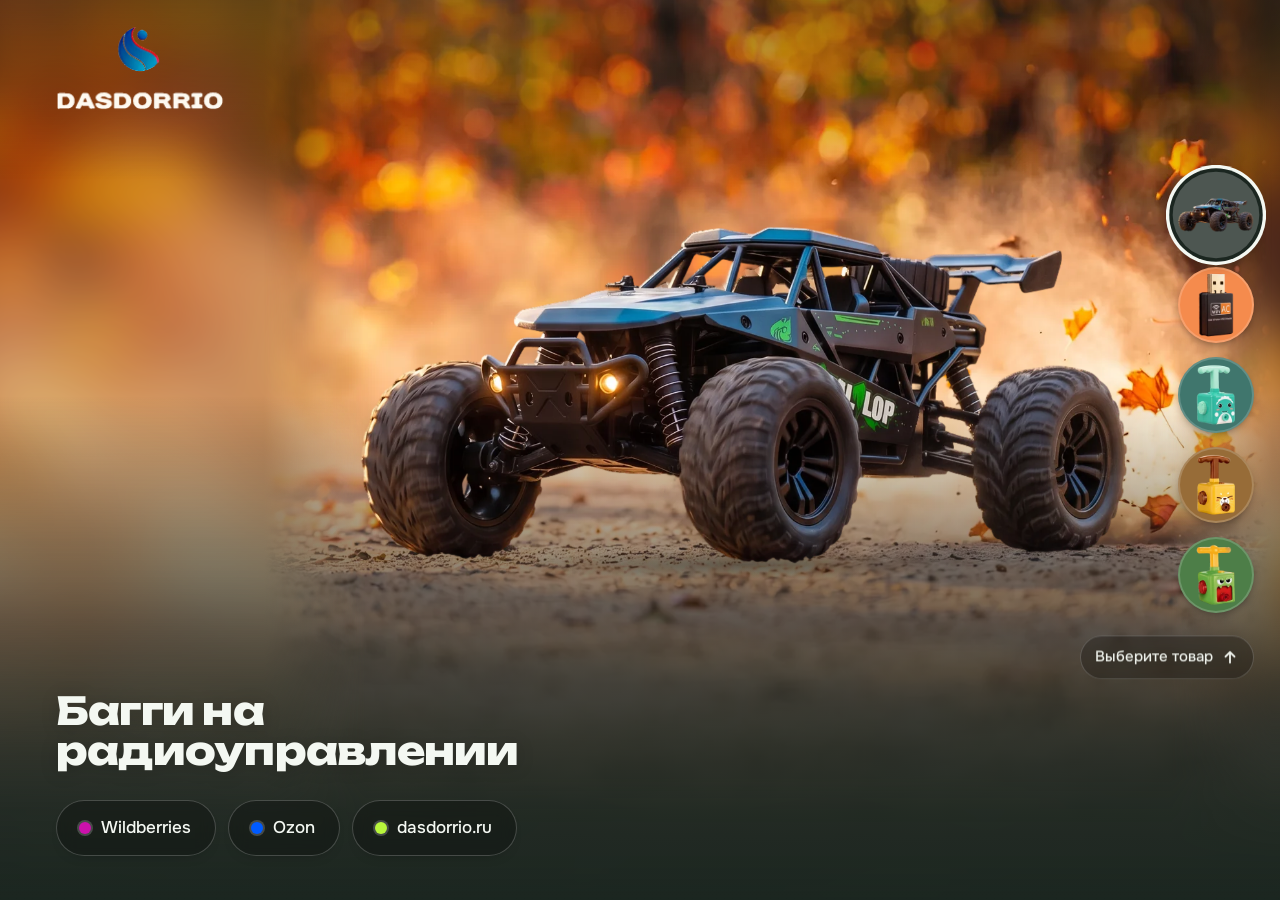
==== index.html @ 9cfa0ff1 "Метрика: код счётчика из кабинета вставлен как есть в начало body, цели по кликам и просмотры товаро" ====
<!doctype html>
<html lang="ru">
<head>
<meta charset="utf-8">
<meta name="viewport" content="width=device-width, initial-scale=1, viewport-fit=cover">
<title>Dasdorrio — товары из роликов и где их купить</title>
<meta name="description" content="Товары Dasdorrio из роликов: багги на радиоуправлении, реактивные машинки, Wi-Fi адаптер. Прямые ссылки на карточки Wildberries, Ozon и магазин.">
<meta name="theme-color" content="#1B2620">

<meta property="og:type" content="website">
<meta property="og:title" content="Dasdorrio — товары из роликов и где их купить">
<meta property="og:description" content="Выбери товар и открой его карточку на Wildberries, Ozon или в магазине.">
<meta property="og:image" content="https://dasdorrio.shop/photo/og.jpg">
<meta property="og:url" content="https://dasdorrio.shop/">
<meta property="og:image:width" content="1200">
<meta property="og:image:height" content="630">

<link rel="icon" href="data:image/svg+xml,%3Csvg xmlns='http://www.w3.org/2000/svg' viewBox='0 0 32 32'%3E%3Crect width='32' height='32' rx='9' fill='%230B5FA8'/%3E%3Cpath d='M20 6c-6 2-11 8-9 15 1 3 4 5 8 5-4-3-5-8-2-12 1-2 4-4 8-4-1-2-3-4-5-4z' fill='%23fff'/%3E%3Ccircle cx='22' cy='9' r='2.6' fill='%23E5273A'/%3E%3C/svg%3E">

<link rel="preconnect" href="https://fonts.googleapis.com">
<link rel="preconnect" href="https://fonts.gstatic.com" crossorigin>
<link rel="stylesheet" href="https://fonts.googleapis.com/css2?family=Unbounded:wght@800&family=Onest:wght@500&display=swap">

<script>
  /* Данные подключаются с меткой минуты: GitHub Pages кэширует файлы на 10 минут,
     а правки из редактора должны быть видны сразу. */
  document.write('<script src="products.js?v=' + Math.floor(Date.now() / 60000) + '"><\/script>');
</script>
<script>
  /* Яндекс.Метрика: номер счётчика для целей (сам код счётчика — в начале body, как выдан в кабинете; 0 — цели выключены).
     Вебвизор выключен (не нужен: считаем заходы и клики), карта кликов включена как в коде из кабинета. */
  var METRIKA_ID = 112528267;
</script>
<script>
  /* Красим страницу в палитру первого товара до первой отрисовки — без вспышки белого. */
  (function () {
    if (typeof ТОВАРЫ === 'undefined') return;
    var key = (location.hash || '').slice(1);
    var first = ТОВАРЫ.find(function (t) { return t.ключ === key; }) || ТОВАРЫ[0];
    var p = first.палитра, s = document.documentElement.style;
    s.setProperty('--bg', p.фон); s.setProperty('--bg2', p.фон2);
    s.setProperty('--accent', p.акцент); s.setProperty('--accent2', p.акцент2);
    s.setProperty('--fg', p.текст); s.setProperty('--fg2', p.текст2);
    var v = typeof ВЕРСИЯ_КАРТИНОК !== 'undefined' ? ВЕРСИЯ_КАРТИНОК : '1';
    [first.сцена, first.герой].forEach(function (src) {
      if (!src) return;
      var link = document.createElement('link');
      link.rel = 'preload'; link.as = 'image'; link.href = src + '?v=' + v;
      document.head.appendChild(link);
    });
  })();
</script>

<style>
  :root{
    /* Палитра сцены — подставляется из products.js */
    --bg:#1B2620; --bg2:#0F1915; --accent:#B8F53C; --accent2:#FFD400; --fg:#F4F8F2; --fg2:#A8BDB0;
    /* Цвета площадок — не меняются, это узнавание */
    --wb:#CB11AB; --ozon:#005BFF; --market:#FFCC00; --market-ink:#111111;
    /* Форма и ритм */
    --pill-h:52px; --thumb:60px; --rail-gap:10px; --rail-inset:8px; --rail-pad:12px;
    --gutter:20px;
    /* Кадр сцены: квадратная картинка, которая накрывает экран; центр и предел размера задаёт скрипт:
       герой не выше подиума, иначе в высоких окнах он налезает на название */
    --cover-size:min(100vw, var(--cover-max, 9999px)); --cover-cx:48%;
    --font-display:"Unbounded", "Arial Black", system-ui, sans-serif;
    --font-text:"Onest", system-ui, -apple-system, "Segoe UI", Roboto, sans-serif;
    --ease-out:cubic-bezier(.16,1,.3,1);
  }

  *{box-sizing:border-box}
  html{-webkit-text-size-adjust:100%; background:var(--bg)}
  body{
    margin:0; min-height:100vh; min-height:100dvh;
    background:var(--bg); color:var(--fg);
    font-family:var(--font-text); font-size:16px; line-height:1.45;
    -webkit-font-smoothing:antialiased; -webkit-tap-highlight-color:transparent;
    overflow-x:hidden;
  }
  ::selection{background:var(--accent); color:var(--bg)}
  :focus-visible{outline:3px solid var(--accent); outline-offset:3px; border-radius:999px}
  img{max-width:100%; height:auto; display:block}
  a{color:inherit}

  /* Сцена: одна цельная картинка мира товара. Товар вырезан из неё же и лежит ровно на своём месте,
     чтобы его можно было анимировать; под ним фон дорисован. */
  .scene{
    position:relative; min-height:100vh; min-height:100dvh; overflow:hidden;
    background:var(--bg);
  }
  .cover{position:absolute; inset:0; z-index:0; overflow:hidden}
  .layer{position:absolute; inset:0; opacity:0}
  .layer .blur{
    position:absolute; inset:-8%;
    background-size:cover; background-position:center;
    filter:blur(30px) brightness(.86); transform:translateZ(0);
  }
  .layer .frame{
    position:absolute; left:var(--cover-cx); top:var(--cover-cy, 50%);
    width:var(--cover-size); height:var(--cover-size);
    transform:translate(-50%,-50%);
  }
  .layer .frame img.bg{position:absolute; inset:0; width:100%; height:100%; object-fit:cover}
  /* на телефоне кадр уже экрана по высоте: верх и низ мягко уходят в размытую заливку */
  .layer .frame{
    -webkit-mask-image:linear-gradient(to bottom, transparent, #000 5%, #000 95%, transparent);
    mask-image:linear-gradient(to bottom, transparent, #000 5%, #000 95%, transparent);
  }
  .layer .frame img.hero{
    position:absolute; left:var(--hx); top:var(--hy); width:var(--hw); height:auto;
    will-change:transform;
  }
  .layer .frame .shadow{
    position:absolute; left:var(--sx); top:var(--sy); width:var(--sw); height:var(--sh);
    background:radial-gradient(50% 50% at 50% 50%, rgba(0,0,0,.35), rgba(0,0,0,0) 72%);
    transform-origin:center; pointer-events:none;
  }
  /* Передний кадр повторяет геометрию фона, но без маски: герой не тускнеет у краёв */
  .layer .frame.fg{-webkit-mask-image:none; mask-image:none}
  /* Вуаль — затемнение в тоне палитры: внизу под текст, вверху под логотип. Лежит МЕЖДУ фоном и героем,
     поэтому товар остаётся ярким, а пол вокруг него уходит в тень — насос не сливается с фоном */
  .layer .veil{
    position:absolute; inset:0; pointer-events:none;
    background:linear-gradient(to top, var(--bg) 0%, var(--bg) 4%, rgba(0,0,0,0) 58%);
  }
  @supports (background: color-mix(in srgb, red 50%, transparent)){
    .layer .veil{
      background:
        linear-gradient(to top, var(--bg) 0%, color-mix(in srgb, var(--bg) 94%, transparent) 10%, color-mix(in srgb, var(--bg) 75%, transparent) 24%, color-mix(in srgb, var(--bg) 42%, transparent) 40%, rgba(0,0,0,0) 56%),
        linear-gradient(to bottom, color-mix(in srgb, var(--bg) 42%, transparent) 0%, rgba(0,0,0,0) 20%);
    }
  }

  .top{
    position:absolute; inset:0 auto auto 0; z-index:5;
    padding:calc(14px + env(safe-area-inset-top)) var(--gutter) 0;
  }
  .logo{display:inline-block; line-height:0}
  .logo img{width:118px; height:auto}

  .stage{
    min-height:100vh; min-height:100dvh;
    position:relative; z-index:2;
    display:grid; grid-template-rows:1fr auto;
    padding:calc(72px + env(safe-area-inset-top)) var(--gutter) calc(20px + env(safe-area-inset-bottom));
  }
  /* Подиум пустой: это место в кадре, где стоит товар; по его центру выставляется кадр и лента */
  .podium{
    position:relative; min-height:280px;
    margin-right:calc(var(--thumb) + var(--rail-inset) + 12px);
  }

  .copy{padding-top:14px}
  h1{
    font-family:var(--font-display); font-weight:800;
    font-size:clamp(23px, 6.4vw, 34px); line-height:1.06; letter-spacing:-0.02em;
    margin:0; text-wrap:balance; hyphens:manual; overflow-wrap:normal;
    text-shadow:0 2px 18px rgba(0,0,0,.18);
  }

  .pills{display:flex; flex-wrap:wrap; gap:10px; margin-top:16px}
  /* Таблетки полупрозрачные, в тоне сцены: на тёмной сцене затемняют, на светлой — осветляют.
     Площадку узнаём по цветной монетке слева. */
  .pill{
    display:inline-flex; align-items:center; gap:10px;
    height:var(--pill-h); padding:0 20px 0 14px; border-radius:999px;
    font-weight:500; font-size:16px; text-decoration:none; white-space:nowrap;
    color:var(--fg); background:var(--pill-bg, rgba(0,0,0,.26));
    border:1px solid var(--pill-line, rgba(255,255,255,.18));
    box-shadow:0 6px 14px -10px rgba(0,0,0,.4);
    -webkit-backdrop-filter:blur(8px); backdrop-filter:blur(8px);
    transition:transform .22s var(--ease-out), background-color .22s var(--ease-out), border-color .22s var(--ease-out);
    will-change:transform;
  }
  .pill .coin{
    width:12px; height:12px; border-radius:50%; flex:none; background:var(--c);
    box-shadow:0 0 0 2px var(--pill-line, rgba(255,255,255,.18));
  }
  .pill--wb{--c:var(--wb)}
  .pill--ozon{--c:var(--ozon)}
  .pill--market{--c:var(--market)}
  .pill--shop{--c:var(--accent)}
  .pill--other{--c:var(--accent2)}
  @media (hover:hover){
    .pill:hover{transform:translateY(-3px); background:var(--pill-bg-hover, rgba(0,0,0,.4)); border-color:var(--pill-line-hover, rgba(255,255,255,.3))}
  }
  .pill:active{transform:translateY(1px) scale(.97); background:var(--pill-bg-hover, rgba(0,0,0,.4))}
  .pill.tw{transition:none}   /* пока таблетку ведёт GSAP, CSS-переход выключен */

  /* Лента выбора: справа, под большой палец */
  .rail{
    position:absolute; z-index:6;
    right:max(calc(var(--rail-inset) - var(--rail-pad)), env(safe-area-inset-right));
    top:var(--rail-top, 50%); transform:translateY(-50%);
    transition:top .4s var(--ease-out);
    display:flex; flex-direction:column; gap:var(--rail-gap);
    max-height:calc(100dvh - 150px); overflow-y:auto; overscroll-behavior:contain;
    /* поля ленты шире кольца активного кругляшка (масштаб 1,14 + кольцо 6 px), иначе прокрутка его режет */
    padding:var(--rail-pad); scrollbar-width:none; scroll-snap-type:y proximity;
  }
  .rail::-webkit-scrollbar{display:none}
  .rail button{
    width:var(--thumb); height:var(--thumb); flex:none; scroll-snap-align:center;
    border:0; padding:0; border-radius:50%; cursor:pointer;
    background:var(--c); background:color-mix(in srgb, var(--c) 78%, #fff); display:grid; place-items:center;
    box-shadow:0 4px 10px -4px rgba(0,0,0,.5), inset 0 0 0 2px rgba(255,255,255,.18);
    transition:transform .25s var(--ease-out), box-shadow .25s var(--ease-out);
    -webkit-tap-highlight-color:transparent;
  }
  .rail button img{width:100%; height:100%; border-radius:50%; object-fit:cover; pointer-events:none}
  .rail button[aria-current="true"]{
    transform:scale(1.14);
    box-shadow:0 0 0 3px var(--bg), 0 0 0 6px var(--fg), 0 8px 16px -6px rgba(0,0,0,.6);
  }
  .rail button:focus-visible{outline-offset:4px}
  .rail button.tw{transition:none}   /* пока кружок ведёт GSAP, CSS-переход выключен */

  /* Подсказка у ленты: показывается один раз, при первом заходе, на несколько секунд */
  .hint{
    position:absolute; z-index:6; right:max(var(--rail-inset), env(safe-area-inset-right)); top:calc(var(--rail-bottom, 60%) + 10px);
    display:flex; align-items:center; gap:8px;
    height:40px; padding:0 14px; border-radius:999px; font-size:14px; font-weight:500; white-space:nowrap;
    color:var(--fg); background:var(--pill-bg, rgba(0,0,0,.26)); border:1px solid var(--pill-line, rgba(255,255,255,.18));
    -webkit-backdrop-filter:blur(8px); backdrop-filter:blur(8px); pointer-events:none; opacity:0;
  }
  .hint svg{width:18px; height:18px; flex:none}

  /* Низкие экраны: миниатюры компактнее, чтобы лента умещалась над текстом */
  @media (max-height:700px) and (max-width:899px){
    :root{--thumb:50px; --rail-gap:8px}
  }

  /* Десктоп: постер — картинка во всю ширину, название и таблетки внизу слева, лента справа */
  @media (min-width:900px){
    :root{--thumb:76px; --rail-gap:14px; --rail-inset:26px; --gutter:56px; --cover-size:min(112dvh, 100vw, var(--cover-max, 9999px)); --cover-cx:60%}
    .logo img{width:168px}
    .top{padding-top:26px}
    /* кадр меньше окна: все четыре края мягко уходят в размытую заливку, иначе видна линия стыка */
    .layer .frame{
      -webkit-mask-image:linear-gradient(to right, transparent, #000 10%, #000 90%, transparent), linear-gradient(to bottom, transparent, #000 9%, #000 91%, transparent);
      -webkit-mask-composite:source-in;
      mask-image:linear-gradient(to right, transparent, #000 10%, #000 90%, transparent), linear-gradient(to bottom, transparent, #000 9%, #000 91%, transparent);
      mask-composite:intersect;
    }
    .stage{
      padding:100px calc(var(--thumb) + var(--rail-inset) + 44px) 44px var(--gutter);
      min-height:100dvh;
    }
    .podium{min-height:min(38vh, 400px); margin-right:0}
    .copy{padding-top:0; max-width:540px}
    h1{font-size:clamp(30px, 3vw, 46px)}
    .pills{margin-top:28px; gap:12px}
    .pill{height:56px; padding:0 24px 0 22px; font-size:17px}
    .hint{height:44px; font-size:15px}
  }
  @media (min-width:1600px){
    h1{font-size:58px}
  }

  @media (prefers-reduced-motion:reduce){
    .pill, .rail button{transition:none}
  }
</style>
</head>
<body>
<!-- Yandex.Metrika counter -->
<script type="text/javascript">
    (function(m,e,t,r,i,k,a){
        m[i]=m[i]||function(){(m[i].a=m[i].a||[]).push(arguments)};
        m[i].l=1*new Date();
        for (var j = 0; j < document.scripts.length; j++) {if (document.scripts[j].src === r) { return; }}
        k=e.createElement(t),a=e.getElementsByTagName(t)[0],k.async=1,k.src=r,a.parentNode.insertBefore(k,a)
    })(window, document,'script','https://mc.yandex.ru/metrika/tag.js?id=112528267', 'ym');

    ym(112528267, 'init', {ssr:true, clickmap:true, referrer: document.referrer, url: location.href, accurateTrackBounce:true, trackLinks:true});
</script>
<noscript><div><img src="https://mc.yandex.ru/watch/112528267" style="position:absolute; left:-9999px;" alt="" /></div></noscript>
<!-- /Yandex.Metrika counter -->
<div class="scene" id="scene">
  <div class="cover" id="cover" aria-hidden="true"></div>
  <header class="top">
    <a class="logo" href="#" id="logo-link" aria-label="Dasdorrio — в начало">
      <img id="logo" src="logo/dasdorrio-light.webp" width="340" height="171" alt="Dasdorrio">
    </a>
  </header>

  <main class="stage">
    <div class="podium" id="podium"></div>
    <div class="copy" id="copy">
      <h1 id="title"></h1>
      <nav class="pills" id="pills" aria-label="Где купить"></nav>
    </div>
  </main>

  <nav class="rail" id="rail" aria-label="Выбор товара"></nav>
  <div class="hint" id="hint" hidden aria-hidden="true">Выберите товар<svg viewBox="0 0 24 24" fill="none" stroke="currentColor" stroke-width="2.4" stroke-linecap="round" stroke-linejoin="round"><path d="M12 19V5M6 11l6-6 6 6"/></svg></div>
  <noscript><p style="padding:20px">Для выбора товара нужен JavaScript. Все товары есть на Wildberries и Ozon по запросу «Dasdorrio».</p></noscript>
</div>

<script src="https://cdnjs.cloudflare.com/ajax/libs/gsap/3.12.5/gsap.min.js"></script>
<script>
(function () {
  'use strict';
  var items = ТОВАРЫ;
  var root = document.documentElement;
  var cover = document.getElementById('cover');
  var podium = document.getElementById('podium');
  var scene = document.getElementById('scene');
  var titleEl = document.getElementById('title');
  var pillsEl = document.getElementById('pills');
  var rail = document.getElementById('rail');
  var logo = document.getElementById('logo');
  var themeMeta = document.querySelector('meta[name="theme-color"]');
  var current = -1, tl = null, floaters = [], gen = 0;
  var hasGsap = typeof gsap !== 'undefined';
  var reduce = window.matchMedia('(prefers-reduced-motion: reduce)').matches;

  /* Монетка таблетки — по виду ссылки; подпись и адрес берутся из products.js */
  var KIND = { wb: 'pill--wb', ozon: 'pill--ozon', market: 'pill--market', shop: 'pill--shop' };
  var COIN = '<span class="coin" aria-hidden="true"></span>';

  /* Картинки с меткой версии из products.js: после замены файлов браузер не покажет старые */
  var IMG_V = typeof ВЕРСИЯ_КАРТИНОК !== 'undefined' ? ВЕРСИЯ_КАРТИНОК : '1';
  function pic(u) { return u ? u + '?v=' + IMG_V : u; }
  function esc(s) { return String(s).replace(/[&<>"]/g, function (c) { return { '&': '&amp;', '<': '&lt;', '>': '&gt;', '"': '&quot;' }[c]; }); }

  /* Лента миниатюр */
  items.forEach(function (t, i) {
    var b = document.createElement('button');
    b.type = 'button';
    b.style.setProperty('--c', t.палитра.фон);
    b.setAttribute('aria-label', t.название);
    b.innerHTML = '<img src="' + esc(pic(t.миниатюра)) + '" alt="" width="200" height="200">';
    b.addEventListener('click', function () { show(i, true); });
    rail.appendChild(b);
  });
  rail.addEventListener('keydown', function (e) {
    if (e.key !== 'ArrowDown' && e.key !== 'ArrowUp') return;
    e.preventDefault();
    var next = (current + (e.key === 'ArrowDown' ? 1 : -1) + items.length) % items.length;
    show(next, true);
    rail.children[next].focus();
  });

  function setPalette(p, animate) {
    var vars = { '--bg': p.фон, '--bg2': p.фон2, '--accent': p.акцент, '--accent2': p.акцент2, '--fg': p.текст, '--fg2': p.текст2 };
    if (hasGsap && animate && !reduce) {
      gsap.to(root, Object.assign({ duration: .6, ease: 'power2.inOut' }, vars));
    } else {
      Object.keys(vars).forEach(function (k) { root.style.setProperty(k, vars[k]); });
    }
    themeMeta.setAttribute('content', p.фон);
    var light = p.логотип === 'тёмный';            // светлая сцена -> тёмный логотип и тёмный текст
    root.style.setProperty('--pill-bg', light ? 'rgba(255,255,255,.34)' : 'rgba(0,0,0,.26)');
    root.style.setProperty('--pill-bg-hover', light ? 'rgba(255,255,255,.5)' : 'rgba(0,0,0,.4)');
    root.style.setProperty('--pill-line', light ? 'rgba(255,255,255,.55)' : 'rgba(255,255,255,.2)');
    root.style.setProperty('--pill-line-hover', light ? 'rgba(255,255,255,.8)' : 'rgba(255,255,255,.34)');
    logo.src = light ? 'logo/dasdorrio.webp' : 'logo/dasdorrio-light.webp';
  }

  function buildPills(t) {
    var html = '';
    (t.ссылки || []).forEach(function (l) {
      if (!l || !l.адрес) return;
      var kind = KIND[l.вид] ? l.вид : 'other';
      html += '<a class="pill ' + (KIND[kind] || 'pill--other') + '" href="' + esc(l.адрес) + '" rel="noopener" data-place="' + kind + '" data-product="' + esc(t.ключ) + '">' +
              COIN + '<span>' + esc(l.имя || l.адрес) + '</span></a>';
    });
    pillsEl.innerHTML = html;
  }

  function preload(src) {
    return new Promise(function (res) {
      if (!src) { res(null); return; }
      var im = new Image();
      im.onload = im.onerror = function () { res(im); };
      im.src = src;
      if (im.decode) { im.decode().then(function () { res(im); }, function () { res(im); }); }
    });
  }

  /* Слой сцены: размытая заливка + кадр с фоном + вуаль + передний кадр с тенью и героем на своём месте */
  function buildLayer(t, g) {
    var box = t.геройБокс || [0.3, 0.3, 0.4, 0.4];
    var layer = document.createElement('div');
    layer.className = 'layer'; layer.dataset.gen = g;
    var blur = document.createElement('div'); blur.className = 'blur';
    if (t.сцена) blur.style.backgroundImage = 'url("' + pic(t.сцена) + '")';
    var frame = document.createElement('div'); frame.className = 'frame';
    if (t.сцена) {
      var bg = document.createElement('img'); bg.className = 'bg'; bg.src = pic(t.сцена); bg.alt = '';
      frame.appendChild(bg);
    }
    var veil = document.createElement('div'); veil.className = 'veil';
    var fg = document.createElement('div'); fg.className = 'frame fg';
    var shadow = document.createElement('div'); shadow.className = 'shadow';
    shadow.style.setProperty('--sx', (box[0] + box[2] * 0.08) * 100 + '%');
    shadow.style.setProperty('--sw', box[2] * 0.84 * 100 + '%');
    shadow.style.setProperty('--sy', (box[1] + box[3] * 0.93) * 100 + '%');
    shadow.style.setProperty('--sh', box[3] * 0.12 * 100 + '%');
    fg.appendChild(shadow);
    var hero = document.createElement('img'); hero.className = 'hero';
    hero.src = pic(t.герой); hero.alt = t.название; hero.setAttribute('fetchpriority', 'high');
    hero.style.setProperty('--hx', box[0] * 100 + '%');
    hero.style.setProperty('--hy', box[1] * 100 + '%');
    hero.style.setProperty('--hw', box[2] * 100 + '%');
    fg.appendChild(hero);
    layer.appendChild(blur); layer.appendChild(frame); layer.appendChild(veil); layer.appendChild(fg);
    return { layer: layer, frame: frame, hero: hero, shadow: shadow };
  }

  /* Кадр выставляется так, чтобы центр товара совпал с центром подиума */
  function placeCover(t) {
    var box = t.геройБокс || [0.3, 0.3, 0.4, 0.4];
    var sceneTop = scene.getBoundingClientRect().top;
    var r = podium.getBoundingClientRect();
    var podiumCy = r.top - sceneTop + r.height / 2;
    var desktop = window.matchMedia('(min-width:900px)').matches;
    /* герой не выше 92 % подиума и не шире полосы от левого поля до ленты кружков */
    var railLeft = rail.getBoundingClientRect().left + 12;                 // 12 px — поле ленты, дальше кружки
    var gutter = desktop ? (parseFloat(getComputedStyle(root).getPropertyValue('--gutter')) || 56) : 0;
    var maxH = r.height * 0.92 / box[3];
    var maxW = (railLeft - 10 - gutter) / box[2];
    root.style.setProperty('--cover-max', Math.round(Math.min(maxH, maxW)) + 'px');
    var frame = cover.querySelector('.frame');
    var size = frame ? frame.offsetHeight : Math.max(window.innerWidth, window.innerHeight);
    var pc = box[1] + box[3] / 2;
    var cy = podiumCy - (pc - 0.5) * size;
    root.style.setProperty('--cover-cy', Math.round(cy) + 'px');
    /* по горизонтали: правый край героя не заходит под ленту */
    var cx = window.innerWidth * (desktop ? 0.6 : 0.48);
    var heroRight = cx - size / 2 + (box[0] + box[2]) * size;
    cx -= Math.max(0, heroRight - (railLeft - 10));
    root.style.setProperty('--cover-cx', Math.round(cx) + 'px');
  }
  function placeRail() {
    var sceneTop = scene.getBoundingClientRect().top;
    var r = podium.getBoundingClientRect();
    var railCy = Math.round(r.top - sceneTop + r.height / 2);
    root.style.setProperty('--rail-top', railCy + 'px');
    root.style.setProperty('--rail-bottom', Math.round(railCy + rail.offsetHeight / 2) + 'px');   // подсказка стоит под лентой
  }
  function relayout() { if (current >= 0) placeCover(items[current]); placeRail(); }
  window.addEventListener('resize', relayout);
  if (window.ResizeObserver) { new ResizeObserver(relayout).observe(podium); }
  if (document.fonts && document.fonts.ready) { document.fonts.ready.then(relayout); }

  /* Убирает слои чужих поколений: защита от быстрых тапов, когда таймлайн убит до onComplete */
  function sweep(keepGen, instant) {
    Array.prototype.slice.call(cover.children).forEach(function (el) {
      var g = +el.dataset.gen || 0;
      if (g === keepGen) return;
      if (instant || g < keepGen - 1) el.remove();
    });
  }
  function killFloat() { floaters.forEach(function (f) { f.kill(); }); floaters = []; }
  /* Твины таблеток: на время твина класс tw (без CSS-перехода), в конце встроенные стили снимаются,
     иначе transform из GSAP перебивает :hover и таблетка остаётся поднятой */
  function pillTween(pills) {
    pills.forEach(function (p) { p.classList.add('tw'); });
    return { onComplete: function () { pills.forEach(function (p) { p.classList.remove('tw'); }); }, clearProps: 'transform,opacity' };
  }
  /* Покой: товар мягко подпрыгивает над своим местом, тень под ним сжимается */
  function startFloat(hero, shadow) {
    if (!hasGsap || reduce) return;
    var bounce = gsap.timeline({ repeat: -1, repeatDelay: 1.6 });
    bounce.to(hero, { y: -14, duration: .42, ease: 'power2.out' })
          .to(shadow, { scale: .86, opacity: .7, duration: .42, ease: 'power2.out' }, 0)
          .to(hero, { y: 0, duration: .5, ease: 'bounce.out' })
          .to(shadow, { scale: 1, opacity: 1, duration: .3, ease: 'power2.in' }, '-=.5');
    floaters.push(bounce);
  }

  function show(i, animate) {
    if (i === current) return;
    var t = items[i];
    var dir = i > current ? 1 : -1;
    gen += 1;
    var myGen = gen;
    sweep(myGen);
    current = i;

    Array.prototype.forEach.call(rail.children, function (b, k) {
      if (k === i) { b.setAttribute('aria-current', 'true'); b.scrollIntoView({ block: 'nearest', behavior: animate ? 'smooth' : 'auto' }); }
      else b.removeAttribute('aria-current');
    });
    try { history.replaceState(null, '', '#' + t.ключ); } catch (e) { /* file:// не даёт менять адрес — не страшно */ }
    if (current >= 0 && animate) track.view(t);

    setPalette(t.палитра, animate);

    Promise.all([preload(pic(t.герой)), preload(pic(t.сцена))]).then(function () {
      if (current !== i) return;               // успели нажать другое — этот кадр пропускаем
      if (tl) tl.kill();
      killFloat();

      var old = Array.prototype.slice.call(cover.children);
      var L = buildLayer(t, myGen);
      cover.appendChild(L.layer);
      placeCover(t);
      setTimeout(function () { if (gen === myGen) sweep(myGen, true); }, 1200);

      titleEl.textContent = t.название;
      buildPills(t);
      placeRail();
      var pills = Array.prototype.slice.call(pillsEl.children);
      var copyBits = [titleEl];
      var removeOld = function () { old.forEach(function (d) { d.remove(); }); };

      if (!hasGsap || !animate) {
        removeOld();
        L.layer.style.opacity = 1;
        if (hasGsap && !reduce) {
          var thumbs = Array.prototype.slice.call(rail.children);
          gsap.from(thumbs, Object.assign({ x: 24, opacity: 0, duration: .5, ease: 'power3.out', stagger: .06, delay: .35 }, pillTween(thumbs)));
          gsap.from(L.hero, { y: 36, opacity: 0, scale: .96, duration: .8, ease: 'power3.out' });
          gsap.from(copyBits, { y: 16, opacity: 0, duration: .5, ease: 'power2.out', stagger: .06, delay: .1 });
          gsap.from(pills, Object.assign({ y: 14, opacity: 0, duration: .45, ease: 'back.out(1.6)', stagger: .05, delay: .25 }, pillTween(pills)));
        }
        startFloat(L.hero, L.shadow);
        return;
      }

      if (reduce) {
        tl = gsap.timeline();
        tl.to(L.layer, { opacity: 1, duration: .4 }, 0);
        if (old.length) tl.to(old, { opacity: 0, duration: .4, onComplete: removeOld }, 0);
        tl.from(copyBits.concat(pills), { opacity: 0, duration: .35, clearProps: 'opacity' }, .1);
        return;
      }

      tl = gsap.timeline({ defaults: { overwrite: 'auto' } });
      /* новая сцена проявляется поверх старой, товар приподнимается на место, текст и таблетки поднимаются */
      tl.to(L.layer, { opacity: 1, duration: .75, ease: 'power2.out' }, 0)
        .fromTo(L.hero, { y: 48 * dir, opacity: 0, scale: .94 }, { y: 0, opacity: 1, scale: 1, duration: .7, ease: 'power3.out' }, .12)
        .fromTo(L.shadow, { scale: .7, opacity: 0 }, { scale: 1, opacity: 1, duration: .6, ease: 'power2.out' }, .2)
        .to(copyBits, { y: -10, opacity: 0, duration: .22, ease: 'power2.in' }, 0)
        .fromTo(copyBits, { y: 16, opacity: 0 }, { y: 0, opacity: 1, duration: .45, ease: 'power2.out', stagger: .06 }, .3)
        .fromTo(pills, { y: 16, opacity: 0, scale: .96 }, Object.assign({ y: 0, opacity: 1, scale: 1, duration: .45, ease: 'back.out(1.6)', stagger: .05 }, pillTween(pills)), .38)
        .add(function () { removeOld(); startFloat(L.hero, L.shadow); }, .8);
      if (old.length) tl.to(old, { opacity: 0, duration: .5, ease: 'power2.in' }, .3);
    });
  }

  /* Таблетка пружинит под пальцем; подъём при наведении — обычный CSS :hover */
  if (hasGsap && !reduce) {
    pillsEl.addEventListener('pointerdown', function (e) {
      var pill = e.target.closest('.pill'); if (!pill) return;
      var lift = e.pointerType === 'mouse' ? -3 : 0;
      gsap.fromTo(pill, { scale: .94, y: lift }, Object.assign({ scale: 1, y: lift, duration: .5, ease: 'elastic.out(1, .45)' }, pillTween([pill])));
    });
  }

  /* Аналитика: заходы + клики по таблеткам с товаром и площадкой */
  var track = { view: function () {}, click: function () {} };
  /* сам счётчик подключён кодом из кабинета в начале body; здесь только цели и просмотры товаров */
  if (window.METRIKA_ID && typeof ym === 'function') {
    track.view = function (t) { ym(METRIKA_ID, 'hit', location.href, { title: t.название, params: { товар: t.ключ } }); };
    track.click = function (product, place) {
      var p = { товар: product, площадка: place };
      ym(METRIKA_ID, 'reachGoal', 'marketplace_click', p);   // общая цель: любой уход на площадку
      ym(METRIKA_ID, 'reachGoal', 'click_' + place, p);       // цель по площадке: click_wb / click_ozon / click_shop
      ym(METRIKA_ID, 'params', { клик: p });                  // параметры визита: какой товар кликают чаще
    };
  }
  pillsEl.addEventListener('click', function (e) {
    var pill = e.target.closest('.pill'); if (!pill) return;
    track.click(pill.dataset.product, pill.dataset.place);
  });

  document.getElementById('logo-link').addEventListener('click', function (e) { e.preventDefault(); show(0, true); });
  window.addEventListener('hashchange', function () {
    var k = location.hash.slice(1), idx = items.findIndex(function (t) { return t.ключ === k; });
    if (idx >= 0 && idx !== current) show(idx, true);
  });

  /* GitHub Pages отдаёт страницу из кэша до 10 минут: если на сервере она новее — перезагрузить один раз */
  try {
    fetch(location.pathname, { method: 'HEAD', cache: 'no-store' }).then(function (r) {
      var srv = Date.parse(r.headers.get('last-modified') || ''), mine = Date.parse(document.lastModified);
      if (srv && mine && srv - mine > 60000 && !sessionStorage.getItem('reload-' + srv)) {
        sessionStorage.setItem('reload-' + srv, '1'); location.reload();
      }
    }).catch(function () {});
  } catch (e) { /* file:// */ }

  /* Подсказка у ленты — один раз, при первом заходе; исчезает сама через 5 с или после первого касания ленты */
  (function () {
    var KEY = 'dasdorrio-hint', hint = document.getElementById('hint'), shown = false, done = false;
    try { if (localStorage.getItem(KEY)) return; } catch (e) { return; }
    function hide() {
      if (done) return; done = true;
      try { localStorage.setItem(KEY, '1'); } catch (e) { /* ничего */ }
      if (hasGsap && !reduce && shown) gsap.to(hint, { opacity: 0, y: 8, duration: .3, onComplete: function () { hint.hidden = true; } });
      else hint.hidden = true;
    }
    function show() {
      if (shown || done) return; shown = true;
      hint.hidden = false;
      if (hasGsap && !reduce) {
        gsap.fromTo(hint, { opacity: 0, y: 10 }, { opacity: 1, y: 0, duration: .5, ease: 'power2.out' });
        gsap.to(hint, { y: -6, duration: .5, ease: 'sine.inOut', yoyo: true, repeat: 5, delay: .6 });   // покачивание к кружкам
      } else { hint.style.opacity = 1; }
      setTimeout(hide, 5500);
    }
    setTimeout(show, 1400);
    rail.addEventListener('pointerdown', hide);
    rail.addEventListener('focusin', hide);
    window.addEventListener('hashchange', hide);
  })();

  var startKey = location.hash.slice(1);
  var startIdx = items.findIndex(function (t) { return t.ключ === startKey; });
  show(startIdx >= 0 ? startIdx : 0, false);
})();
</script>
</body>
</html>
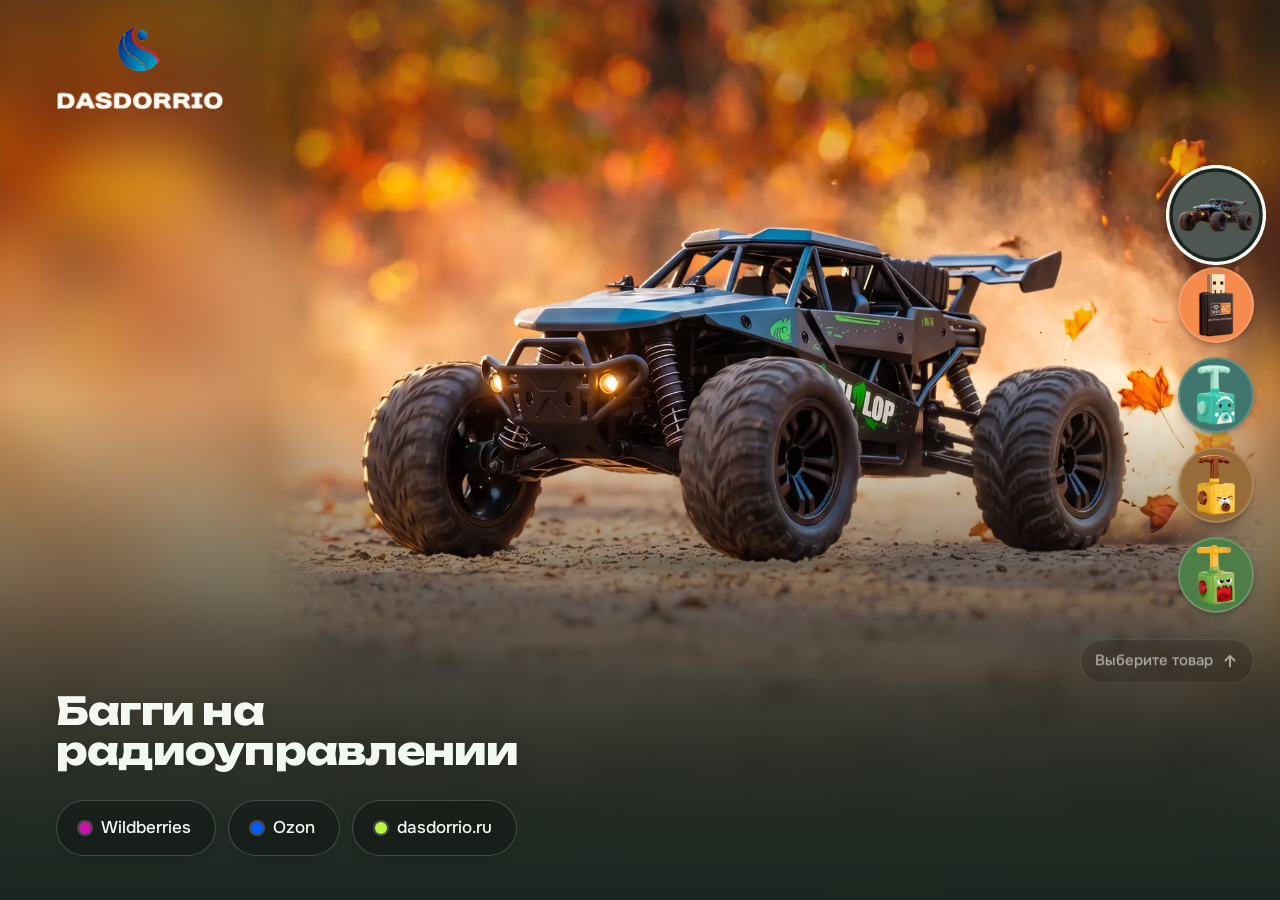
==== commit e94b2e65: "Метрика: код счётчика один раз в head, цели с явным номером Co-Authored-By: Claude Fable 5.1 <norepl" ====
--- a/index.html
+++ b/index.html
@@ -26,11 +26,19 @@
      а правки из редактора должны быть видны сразу. */
   document.write('<script src="products.js?v=' + Math.floor(Date.now() / 60000) + '"><\/script>');
 </script>
-<script>
-  /* Яндекс.Метрика: номер счётчика для целей (сам код счётчика — в начале body, как выдан в кабинете; 0 — цели выключены).
-     Вебвизор выключен (не нужен: считаем заходы и клики), карта кликов включена как в коде из кабинета. */
-  var METRIKA_ID = 112528267;
+<!-- Yandex.Metrika counter -->
+<script type="text/javascript">
+    (function(m,e,t,r,i,k,a){
+        m[i]=m[i]||function(){(m[i].a=m[i].a||[]).push(arguments)};
+        m[i].l=1*new Date();
+        for (var j = 0; j < document.scripts.length; j++) {if (document.scripts[j].src === r) { return; }}
+        k=e.createElement(t),a=e.getElementsByTagName(t)[0],k.async=1,k.src=r,a.parentNode.insertBefore(k,a)
+    })(window, document,'script','https://mc.yandex.ru/metrika/tag.js?id=112528267', 'ym');
+
+    ym(112528267, 'init', {ssr:true, clickmap:true, referrer: document.referrer, url: location.href, accurateTrackBounce:true, trackLinks:true});
 </script>
+<noscript><div><img src="https://mc.yandex.ru/watch/112528267" style="position:absolute; left:-9999px;" alt="" /></div></noscript>
+<!-- /Yandex.Metrika counter -->
 <script>
   /* Красим страницу в палитру первого товара до первой отрисовки — без вспышки белого. */
   (function () {
@@ -263,19 +271,6 @@
 </style>
 </head>
 <body>
-<!-- Yandex.Metrika counter -->
-<script type="text/javascript">
-    (function(m,e,t,r,i,k,a){
-        m[i]=m[i]||function(){(m[i].a=m[i].a||[]).push(arguments)};
-        m[i].l=1*new Date();
-        for (var j = 0; j < document.scripts.length; j++) {if (document.scripts[j].src === r) { return; }}
-        k=e.createElement(t),a=e.getElementsByTagName(t)[0],k.async=1,k.src=r,a.parentNode.insertBefore(k,a)
-    })(window, document,'script','https://mc.yandex.ru/metrika/tag.js?id=112528267', 'ym');
-
-    ym(112528267, 'init', {ssr:true, clickmap:true, referrer: document.referrer, url: location.href, accurateTrackBounce:true, trackLinks:true});
-</script>
-<noscript><div><img src="https://mc.yandex.ru/watch/112528267" style="position:absolute; left:-9999px;" alt="" /></div></noscript>
-<!-- /Yandex.Metrika counter -->
 <div class="scene" id="scene">
   <div class="cover" id="cover" aria-hidden="true"></div>
   <header class="top">
@@ -554,13 +549,13 @@
   /* Аналитика: заходы + клики по таблеткам с товаром и площадкой */
   var track = { view: function () {}, click: function () {} };
   /* сам счётчик подключён кодом из кабинета в начале body; здесь только цели и просмотры товаров */
-  if (window.METRIKA_ID && typeof ym === 'function') {
-    track.view = function (t) { ym(METRIKA_ID, 'hit', location.href, { title: t.название, params: { товар: t.ключ } }); };
+  if (typeof ym === 'function') {
+    track.view = function (t) { ym(112528267, 'hit', location.href, { title: t.название, params: { товар: t.ключ } }); };
     track.click = function (product, place) {
       var p = { товар: product, площадка: place };
-      ym(METRIKA_ID, 'reachGoal', 'marketplace_click', p);   // общая цель: любой уход на площадку
-      ym(METRIKA_ID, 'reachGoal', 'click_' + place, p);       // цель по площадке: click_wb / click_ozon / click_shop
-      ym(METRIKA_ID, 'params', { клик: p });                  // параметры визита: какой товар кликают чаще
+      ym(112528267, 'reachGoal', 'marketplace_click', p);   // общая цель: любой уход на площадку
+      ym(112528267, 'reachGoal', 'click_' + place, p);       // цель по площадке: click_wb / click_ozon / click_shop
+      ym(112528267, 'params', { клик: p });                  // параметры визита: какой товар кликают чаще
     };
   }
   pillsEl.addEventListener('click', function (e) {
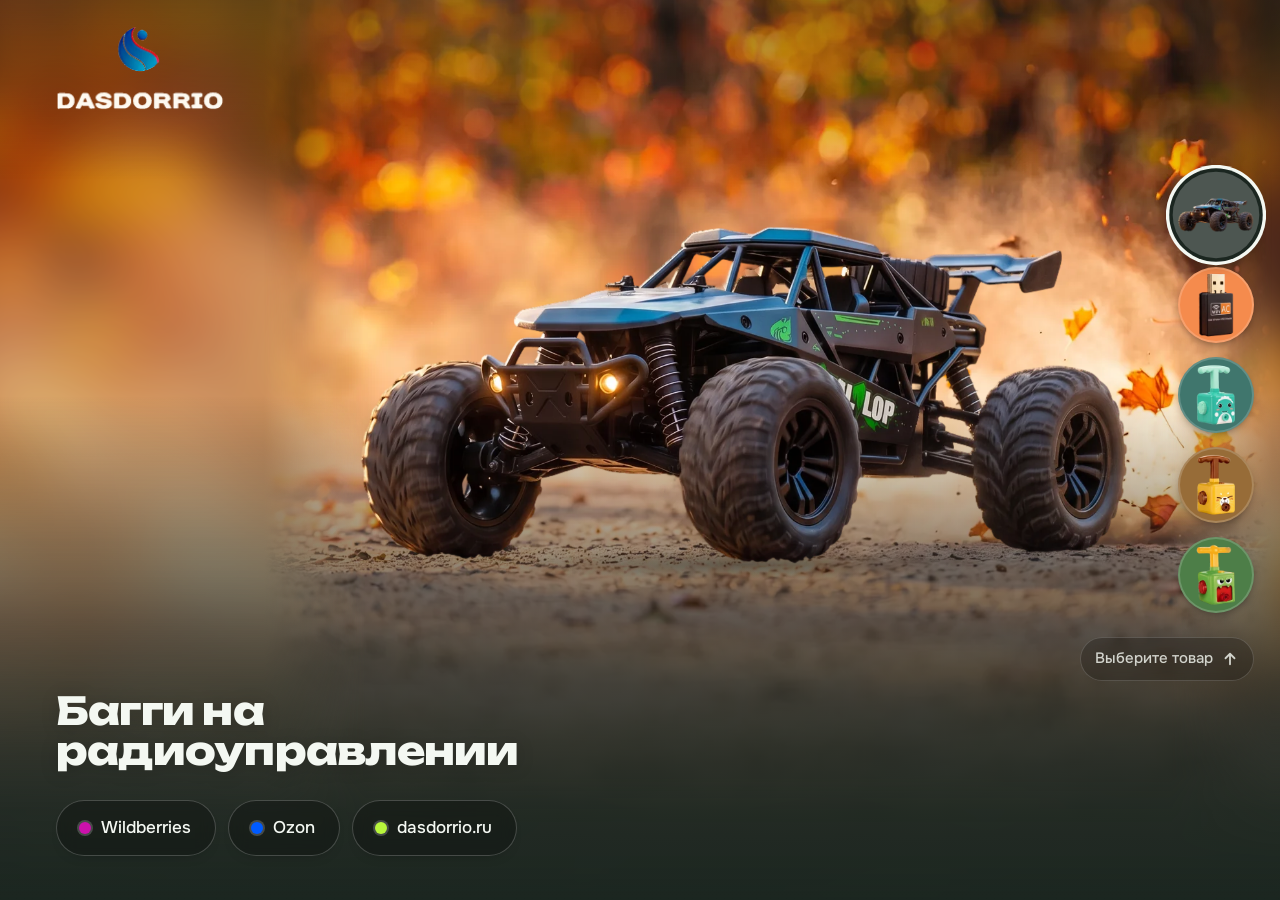
==== commit d382743a: "Комментарий у целей: счётчик подключён в head Co-Authored-By: Claude Opus 5 <noreply@anthropic.com>" ====
--- a/index.html
+++ b/index.html
@@ -548,7 +548,7 @@
 
   /* Аналитика: заходы + клики по таблеткам с товаром и площадкой */
   var track = { view: function () {}, click: function () {} };
-  /* сам счётчик подключён кодом из кабинета в начале body; здесь только цели и просмотры товаров */
+  /* сам счётчик подключён кодом из кабинета в <head>; здесь только цели и просмотры товаров */
   if (typeof ym === 'function') {
     track.view = function (t) { ym(112528267, 'hit', location.href, { title: t.название, params: { товар: t.ключ } }); };
     track.click = function (product, place) {
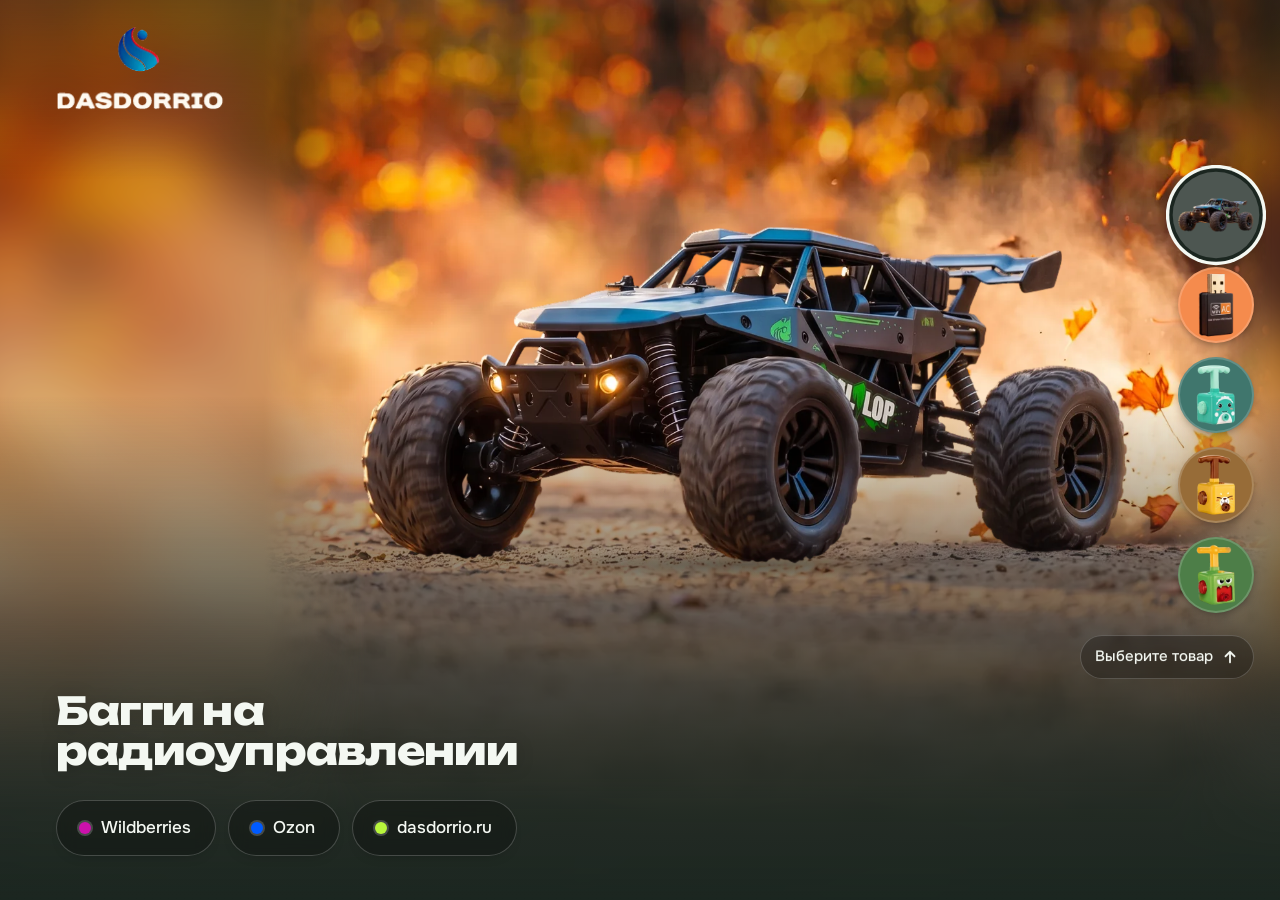
==== commit 4b9a0263: "Метрика: первый просмотр пишется с ключом показанного товара, trackHash убран; README о метках UTM -" ====
--- a/index.html
+++ b/index.html
@@ -25,6 +25,18 @@
   /* Данные подключаются с меткой минуты: GitHub Pages кэширует файлы на 10 минут,
      а правки из редактора должны быть видны сразу. */
   document.write('<script src="products.js?v=' + Math.floor(Date.now() / 60000) + '"><\/script>');
+</script>
+<script>
+  /* Адрес просмотра для Метрики. При заходе без решётки на экране всё равно показан первый товар,
+     поэтому в счётчик отдаём адрес с его ключом — иначе первый просмотр пишется без товара,
+     и в отчёте «Просмотры URL» вместо товаров копятся строки без решётки. */
+  var АДРЕС_ПРОСМОТРА = (function () {
+    try {
+      var k = (location.hash || '').slice(1);
+      if (!k && typeof ТОВАРЫ !== 'undefined' && ТОВАРЫ.length) k = ТОВАРЫ[0].ключ;
+      return location.origin + location.pathname + location.search + (k ? '#' + k : '');
+    } catch (e) { return location.href; }
+  })();
 </script>
 <!-- Yandex.Metrika counter -->
 <script type="text/javascript">
@@ -35,7 +47,7 @@
         k=e.createElement(t),a=e.getElementsByTagName(t)[0],k.async=1,k.src=r,a.parentNode.insertBefore(k,a)
     })(window, document,'script','https://mc.yandex.ru/metrika/tag.js?id=112528267', 'ym');
 
-    ym(112528267, 'init', {ssr:true, clickmap:true, referrer: document.referrer, url: location.href, accurateTrackBounce:true, trackLinks:true});
+    ym(112528267, 'init', {ssr:true, clickmap:true, referrer: document.referrer, url: АДРЕС_ПРОСМОТРА, accurateTrackBounce:true, trackLinks:true});
 </script>
 <noscript><div><img src="https://mc.yandex.ru/watch/112528267" style="position:absolute; left:-9999px;" alt="" /></div></noscript>
 <!-- /Yandex.Metrika counter -->
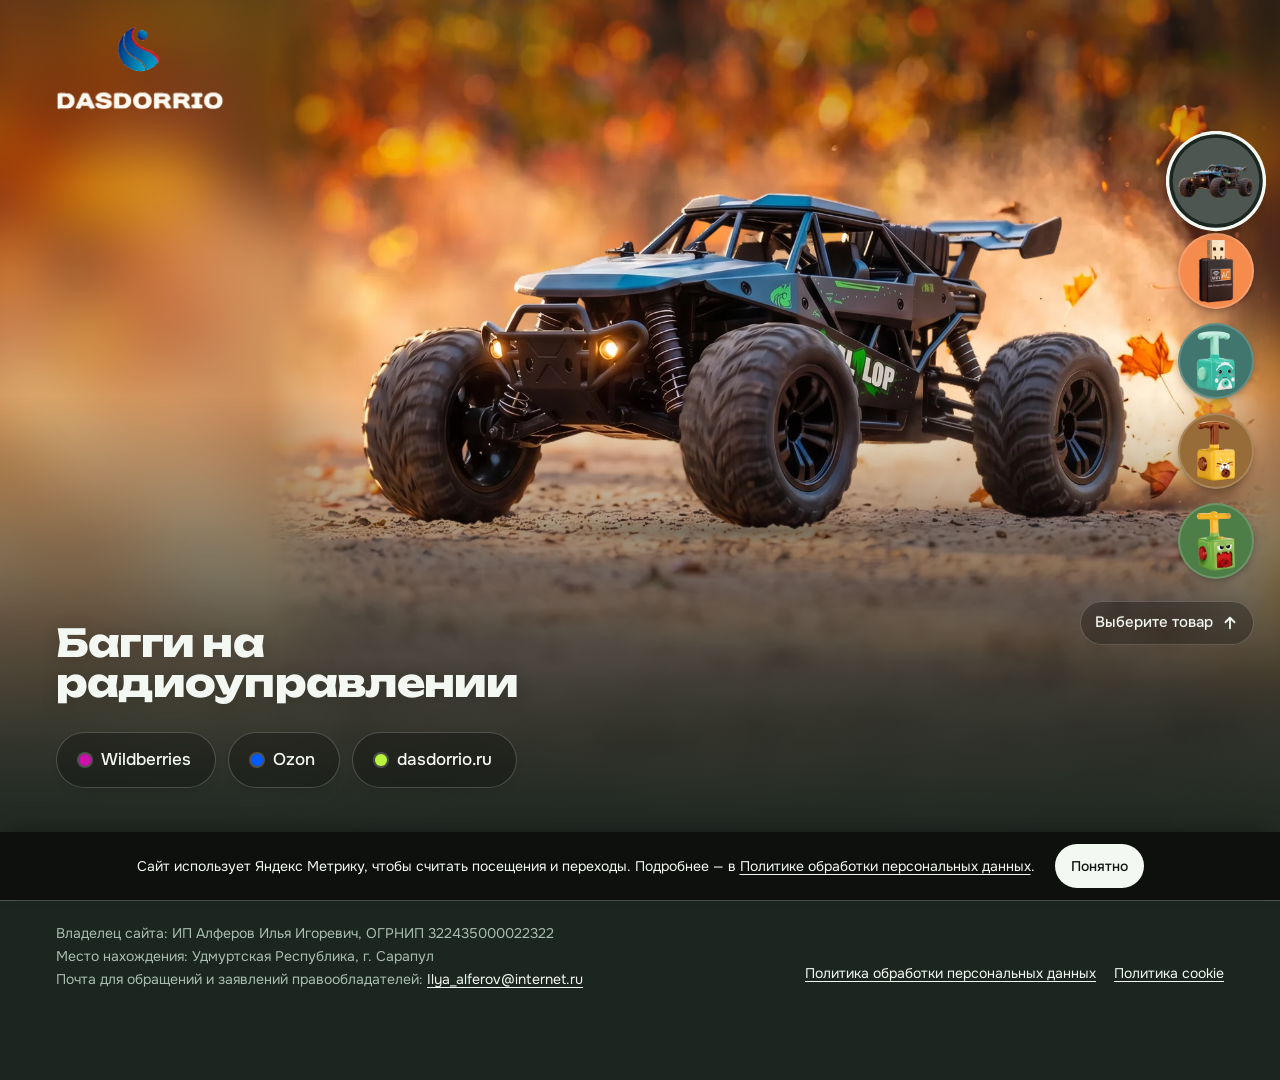
==== commit 35d6f05f: "Подвал с владельцем сайта, плашка о Метрике, политики ПД и cookie - index.html: подвал под сценой (И" ====
--- a/index.html
+++ b/index.html
@@ -162,11 +162,13 @@
     min-height:100vh; min-height:100dvh;
     position:relative; z-index:2;
     display:grid; grid-template-rows:1fr auto;
-    padding:calc(72px + env(safe-area-inset-top)) var(--gutter) calc(20px + env(safe-area-inset-bottom));
+    /* --note-h — высота плашки о Метрике, пока она видна: таблетки площадок не уходят под неё */
+    padding:calc(72px + env(safe-area-inset-top)) var(--gutter) calc(20px + env(safe-area-inset-bottom) + var(--note-h, 0px));
   }
   /* Подиум пустой: это место в кадре, где стоит товар; по его центру выставляется кадр и лента */
   .podium{
-    position:relative; min-height:280px;
+    /* пока видна плашка о Метрике, на низких телефонах подиум уступает ей место: таблетки остаются на первом экране */
+    position:relative; min-height:clamp(180px, calc(280px - var(--note-h, 0px)), 280px);
     margin-right:calc(var(--thumb) + var(--rail-inset) + 12px);
   }
 
@@ -245,6 +247,46 @@
   }
   .hint svg{width:18px; height:18px; flex:none}
 
+  /* Подвал под сценой: владелец сайта и документы. Первый экран не трогает — виден после прокрутки */
+  .site-foot{
+    position:relative; z-index:2;
+    padding:18px var(--gutter) calc(22px + env(safe-area-inset-bottom) + var(--note-h, 0px));
+    background:var(--bg); color:var(--fg2);
+    font-size:14px; line-height:1.5;
+    border-top:1px solid var(--pill-line, rgba(255,255,255,.18));
+  }
+  .site-foot p{margin:0}
+  .site-foot p + p{margin-top:2px}
+  .site-foot a{color:var(--fg); text-decoration-thickness:1px; text-underline-offset:3px}
+  .site-foot .docs{display:flex; flex-wrap:wrap; gap:0 18px; margin-top:8px}
+  .site-foot .docs a{display:inline-block; padding:6px 0}
+
+  /* Плашка о Яндекс Метрике: только сообщает, на счётчик не влияет. Цвета постоянные — читается на любой сцене */
+  .note{
+    position:fixed; z-index:20; left:0; right:0; bottom:0;
+    display:flex; align-items:center; gap:10px;
+    padding:8px 12px calc(8px + env(safe-area-inset-bottom)) 16px;
+    background:rgba(12,15,13,.92); color:#F4F8F2;
+    font-size:14px; line-height:1.35;
+    box-shadow:0 -8px 24px -12px rgba(0,0,0,.5);
+  }
+  .note[hidden]{display:none}
+  .note p{margin:0; flex:1; min-width:0}
+  .note a{color:inherit; text-decoration-thickness:1px; text-underline-offset:3px}
+  .note :focus-visible{outline-color:#F4F8F2}
+  .note button{
+    flex:none; height:44px; padding:0 16px; border:0; border-radius:999px; cursor:pointer;
+    font:inherit; font-weight:500; color:#111513; background:#F4F8F2;
+    transition:background-color .2s var(--ease-out);
+  }
+  @media (hover:hover){ .note button:hover{background:#FFFFFF} }
+  @media (min-width:900px){
+    .note{justify-content:center; gap:20px; padding:12px var(--gutter)}
+    .note p{flex:0 1 auto}
+    .site-foot{display:flex; flex-wrap:wrap; align-items:flex-end; justify-content:space-between; gap:8px 40px; padding-top:22px}
+    .site-foot .docs{margin-top:0}
+  }
+
   /* Низкие экраны: миниатюры компактнее, чтобы лента умещалась над текстом */
   @media (max-height:700px) and (max-width:899px){
     :root{--thumb:50px; --rail-gap:8px}
@@ -263,7 +305,7 @@
       mask-composite:intersect;
     }
     .stage{
-      padding:100px calc(var(--thumb) + var(--rail-inset) + 44px) 44px var(--gutter);
+      padding:100px calc(var(--thumb) + var(--rail-inset) + 44px) calc(44px + var(--note-h, 0px)) var(--gutter);
       min-height:100dvh;
     }
     .podium{min-height:min(38vh, 400px); margin-right:0}
@@ -303,6 +345,42 @@
   <div class="hint" id="hint" hidden aria-hidden="true">Выберите товар<svg viewBox="0 0 24 24" fill="none" stroke="currentColor" stroke-width="2.4" stroke-linecap="round" stroke-linejoin="round"><path d="M12 19V5M6 11l6-6 6 6"/></svg></div>
   <noscript><p style="padding:20px">Для выбора товара нужен JavaScript. Все товары есть на Wildberries и Ozon по запросу «Dasdorrio».</p></noscript>
 </div>
+
+<footer class="site-foot">
+  <div>
+    <p>Владелец сайта: ИП Алферов Илья Игоревич, ОГРНИП 322435000022322</p>
+    <p>Место нахождения: Удмуртская Республика, г. Сарапул</p>
+    <p>Почта для обращений и заявлений правообладателей: <a href="mailto:Ilya_alferov@internet.ru">Ilya_alferov@internet.ru</a></p>
+  </div>
+  <nav class="docs" aria-label="Документы">
+    <a href="policy.html">Политика обработки персональных данных</a>
+    <a href="cookie.html">Политика cookie</a>
+  </nav>
+</footer>
+
+<div class="note" id="note" role="region" aria-label="Яндекс Метрика" hidden>
+  <p>Сайт использует Яндекс Метрику, чтобы считать посещения и переходы. Подробнее — в <a href="policy.html">Политике обработки персональных данных</a>.</p>
+  <button type="button" id="note-ok">Понятно</button>
+</div>
+<script>
+  /* Плашка о Метрике. Счётчик от неё не зависит: он подключён в <head> и работает сразу.
+     «Понятно» прячет плашку, браузер это запоминает. Пока плашка видна, её высота уходит
+     в нижнее поле сцены (--note-h), чтобы таблетки площадок не оказались под ней. */
+  (function () {
+    var KEY = 'dasdorrio-metrika-note', note = document.getElementById('note'), root = document.documentElement;
+    try { if (localStorage.getItem(KEY)) return; } catch (e) { /* хранилище закрыто — плашку показываем */ }
+    function fit() { root.style.setProperty('--note-h', note.hidden ? '0px' : note.offsetHeight + 'px'); }
+    note.hidden = false;
+    fit();
+    if (window.ResizeObserver) new ResizeObserver(fit).observe(note);
+    else window.addEventListener('resize', fit);
+    document.getElementById('note-ok').addEventListener('click', function () {
+      try { localStorage.setItem(KEY, '1'); } catch (e) { /* не запомнится — плашка появится в следующий раз */ }
+      note.hidden = true;
+      fit();
+    });
+  })();
+</script>
 
 <script src="https://cdnjs.cloudflare.com/ajax/libs/gsap/3.12.5/gsap.min.js"></script>
 <script>
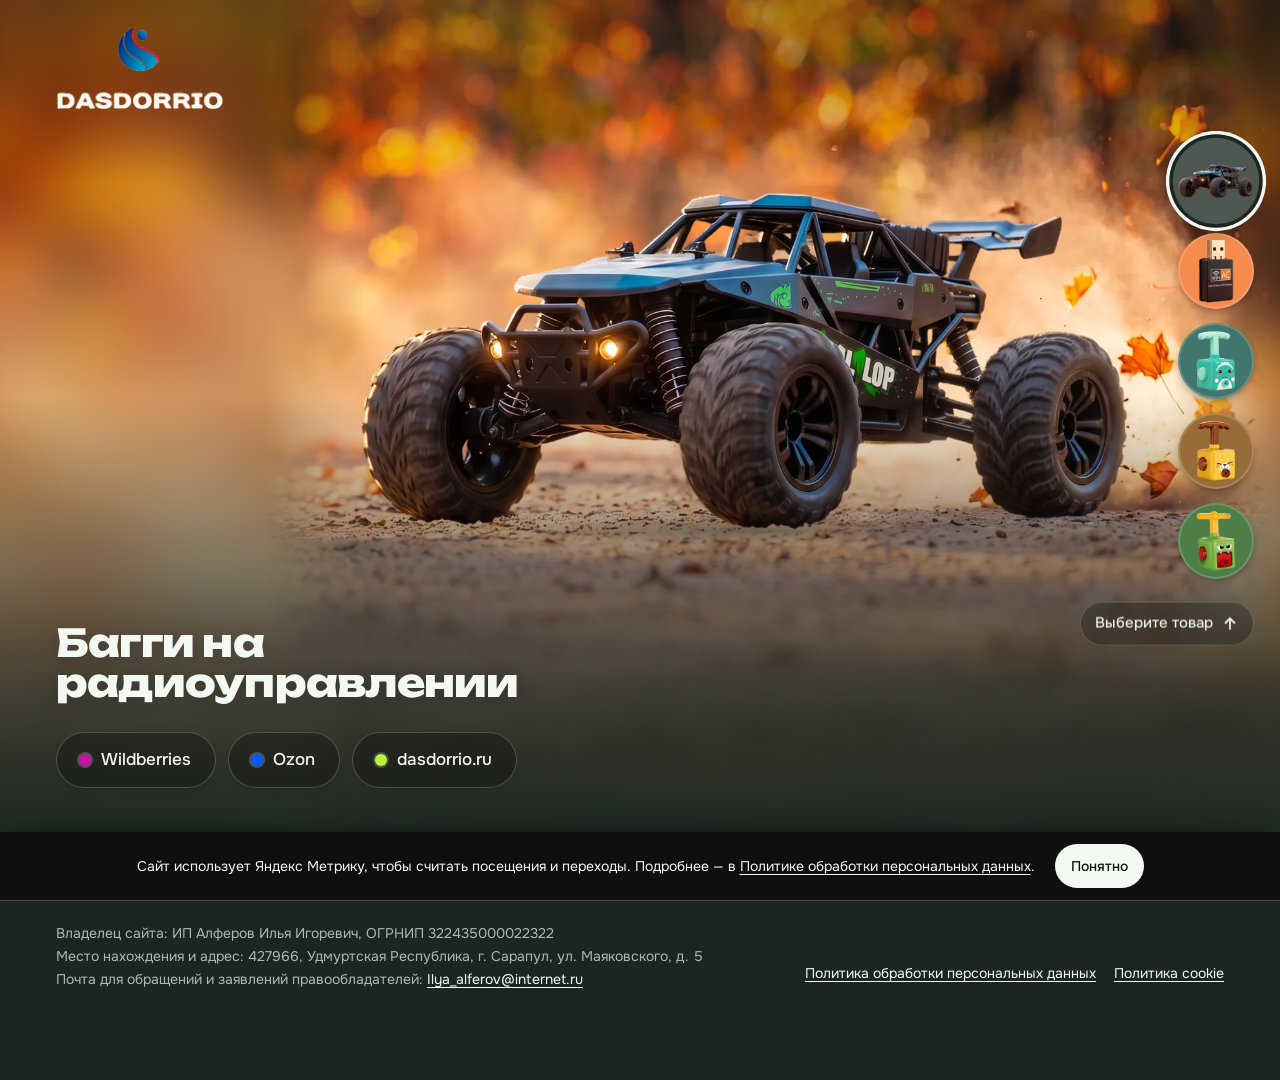
==== commit c3114d9f: "Подвал и политики: полный адрес владельца сайта Ч. 2 ст. 10 149-ФЗ требует и место нахождения, и адр" ====
--- a/index.html
+++ b/index.html
@@ -349,7 +349,7 @@
 <footer class="site-foot">
   <div>
     <p>Владелец сайта: ИП Алферов Илья Игоревич, ОГРНИП 322435000022322</p>
-    <p>Место нахождения: Удмуртская Республика, г. Сарапул</p>
+    <p>Место нахождения и адрес: 427966, Удмуртская Республика, г. Сарапул, ул. Маяковского, д. 5</p>
     <p>Почта для обращений и заявлений правообладателей: <a href="mailto:Ilya_alferov@internet.ru">Ilya_alferov@internet.ru</a></p>
   </div>
   <nav class="docs" aria-label="Документы">
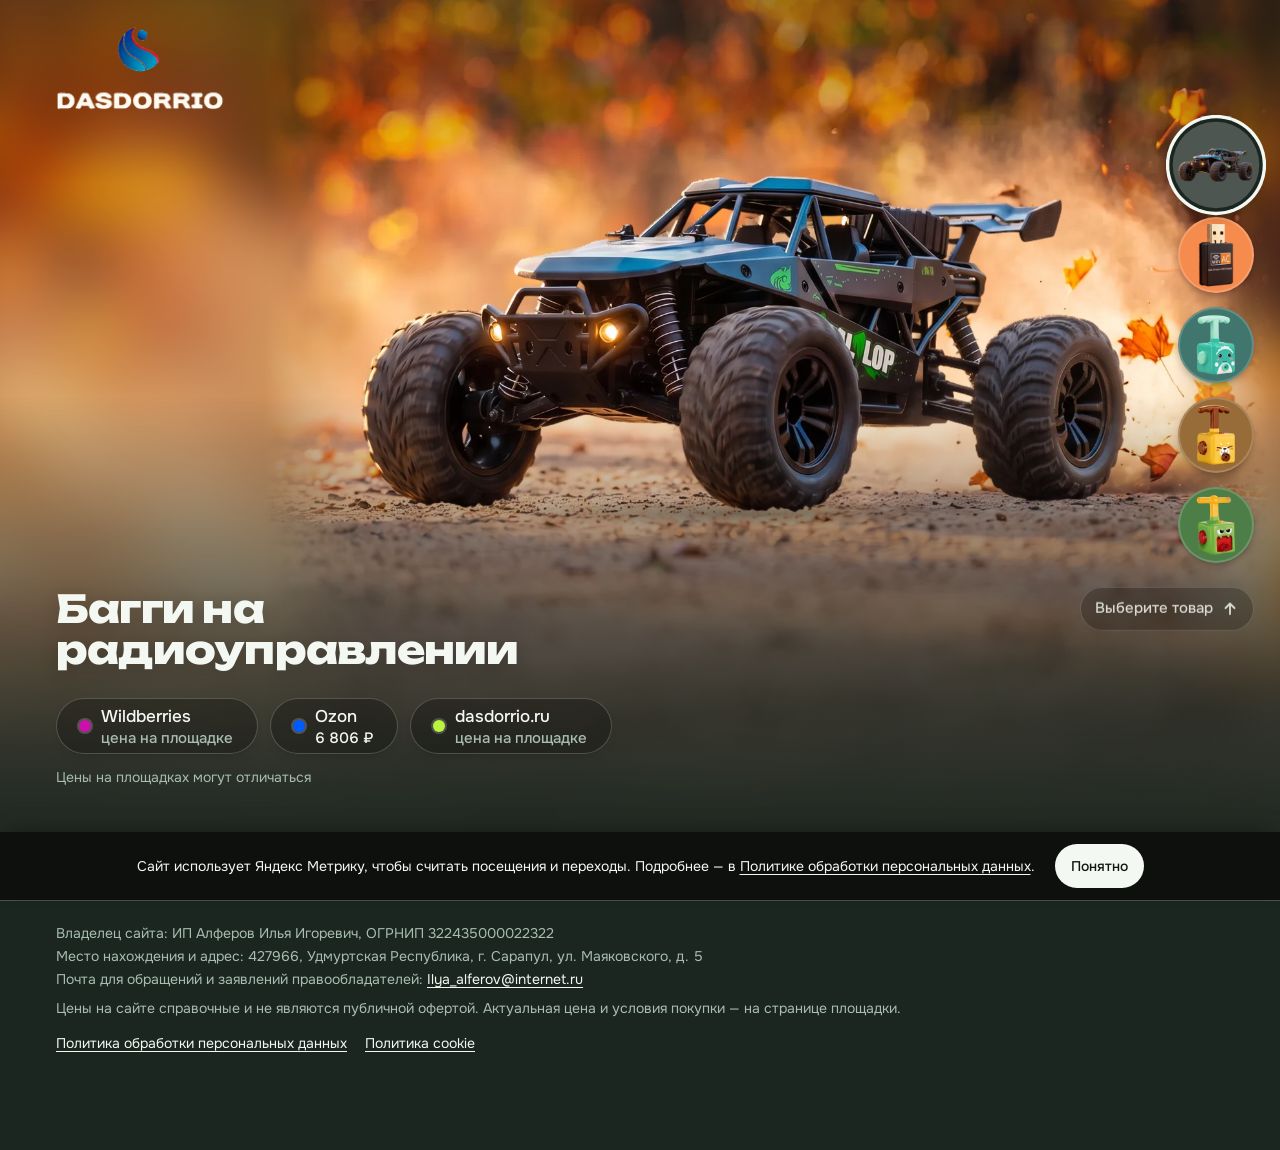
==== commit 6a35e7f0: "Цены на кнопках, вкладка «Цены» в редакторе, расписание и цена Ozon вручную - index.html: цена второ" ====
--- a/index.html
+++ b/index.html
@@ -23,8 +23,9 @@
 
 <script>
   /* Данные подключаются с меткой минуты: GitHub Pages кэширует файлы на 10 минут,
-     а правки из редактора должны быть видны сразу. */
+     а правки из редактора должны быть видны сразу. Цены площадок (prices.js) — так же; нет файла — нет цен WB и dasdorrio.ru, ручная цена Ozon из products.js остаётся. */
   document.write('<script src="products.js?v=' + Math.floor(Date.now() / 60000) + '"><\/script>');
+  document.write('<script src="prices.js?v=' + Math.floor(Date.now() / 60000) + '"><\/script>');
 </script>
 <script>
   /* Адрес просмотра для Метрики. При заходе без решётки на экране всё равно показан первый товар,
@@ -198,6 +199,9 @@
     width:12px; height:12px; border-radius:50%; flex:none; background:var(--c);
     box-shadow:0 0 0 2px var(--pill-line, rgba(255,255,255,.18));
   }
+  /* Цена — второй строкой под названием площадки: таблетка не шире, ряды таблеток те же */
+  .pill .price{display:block; font-size:14px; line-height:1.15; font-variant-numeric:tabular-nums}
+  .pill .price--muted{color:var(--fg2)}   /* «нет в наличии» и «цена на площадке» — тише цены */
   .pill--wb{--c:var(--wb)}
   .pill--ozon{--c:var(--ozon)}
   .pill--market{--c:var(--market)}
@@ -208,6 +212,8 @@
   }
   .pill:active{transform:translateY(1px) scale(.97); background:var(--pill-bg-hover, rgba(0,0,0,.4))}
   .pill.tw{transition:none}   /* пока таблетку ведёт GSAP, CSS-переход выключен */
+  /* Строка под таблетками: дата цен и оговорки; есть только у товара с показанной ценой */
+  .price-note{margin:10px 0 0; font-size:14px; line-height:1.4; color:var(--fg2); text-wrap:pretty}
 
   /* Лента выбора: справа, под большой палец */
   .rail{
@@ -257,6 +263,7 @@
   }
   .site-foot p{margin:0}
   .site-foot p + p{margin-top:2px}
+  .site-foot .terms{margin-top:8px}
   .site-foot a{color:var(--fg); text-decoration-thickness:1px; text-underline-offset:3px}
   .site-foot .docs{display:flex; flex-wrap:wrap; gap:0 18px; margin-top:8px}
   .site-foot .docs a{display:inline-block; padding:6px 0}
@@ -288,6 +295,11 @@
   }
 
   /* Низкие экраны: миниатюры компактнее, чтобы лента умещалась над текстом */
+  /* Узкие телефоны: таблетки плотнее, иначе «цена на площадке» и «нет в наличии» уводят их в третий ряд под плашку */
+  @media (max-width:389px){
+    .pills{gap:8px}
+    .pill{padding:0 12px 0 10px; gap:8px}
+  }
   @media (max-height:700px) and (max-width:899px){
     :root{--thumb:50px; --rail-gap:8px}
   }
@@ -309,10 +321,13 @@
       min-height:100dvh;
     }
     .podium{min-height:min(38vh, 400px); margin-right:0}
-    .copy{padding-top:0; max-width:540px}
+    .copy{padding-top:0; max-width:640px}   /* три таблетки с ценой — в один ряд */
+    .copy h1{max-width:540px}
     h1{font-size:clamp(30px, 3vw, 46px)}
     .pills{margin-top:28px; gap:12px}
     .pill{height:56px; padding:0 24px 0 22px; font-size:17px}
+    .pill .price{font-size:15px}
+    .price-note{margin-top:14px}
     .hint{height:44px; font-size:15px}
   }
   @media (min-width:1600px){
@@ -338,6 +353,7 @@
     <div class="copy" id="copy">
       <h1 id="title"></h1>
       <nav class="pills" id="pills" aria-label="Где купить"></nav>
+      <p class="price-note" id="price-note" hidden></p>
     </div>
   </main>
 
@@ -351,6 +367,7 @@
     <p>Владелец сайта: ИП Алферов Илья Игоревич, ОГРНИП 322435000022322</p>
     <p>Место нахождения и адрес: 427966, Удмуртская Республика, г. Сарапул, ул. Маяковского, д. 5</p>
     <p>Почта для обращений и заявлений правообладателей: <a href="mailto:Ilya_alferov@internet.ru">Ilya_alferov@internet.ru</a></p>
+    <p class="terms" id="price-terms" hidden>Цены на сайте справочные и не являются публичной офертой. Актуальная цена и условия покупки — на странице площадки.</p>
   </div>
   <nav class="docs" aria-label="Документы">
     <a href="policy.html">Политика обработки персональных данных</a>
@@ -393,6 +410,7 @@
   var scene = document.getElementById('scene');
   var titleEl = document.getElementById('title');
   var pillsEl = document.getElementById('pills');
+  var priceNote = document.getElementById('price-note');
   var rail = document.getElementById('rail');
   var logo = document.getElementById('logo');
   var themeMeta = document.querySelector('meta[name="theme-color"]');
@@ -408,6 +426,33 @@
   var IMG_V = typeof ВЕРСИЯ_КАРТИНОК !== 'undefined' ? ВЕРСИЯ_КАРТИНОК : '1';
   function pic(u) { return u ? u + '?v=' + IMG_V : u; }
   function esc(s) { return String(s).replace(/[&<>"]/g, function (c) { return { '&': '&amp;', '<': '&lt;', '>': '&gt;', '"': '&quot;' }[c]; }); }
+
+  /* Вторая строка таблетки. WB и dasdorrio.ru — из prices.js (пишет скрипт по расписанию): свежая цена
+     (не старше 48 часов); «нет в наличии» — только если площадка сама так ответила; иначе «цена на площадке»; нет записи — второй строки нет.
+     Ozon — из поля товара ценаOzon, его вписывает владелец в редакторе (цена с Ozon Картой из API не берётся):
+     цена, «нет в наличии», «цена на площадке» или «скрыть»; поля нет — «цена на площадке» */
+  var PRICES = typeof ЦЕНЫ !== 'undefined' && ЦЕНЫ && ЦЕНЫ.товары || {};
+  var PRICED = { wb: 1, shop: 1 };
+  function fresh(iso) { var ms = Date.parse(iso); return ms > 0 && Date.now() - ms < 48 * 3600000; }
+  function priceOf(t, kind) {
+    if (kind === 'ozon') {
+      var o = t.ценаOzon || {};
+      if (o.показ === 'цена' && o.цена > 0) return { цена: o.цена };   // без даты: в строку цен дата не идёт
+      return o.показ === 'скрыть' ? null : o.показ === 'нет в наличии' ? 'нет' : 'площадка';
+    }
+    var p = PRICED[kind] && PRICES[t.ключ] && PRICES[t.ключ][kind];
+    if (!p) return null;
+    if (p.цена > 0 && fresh(p.получено)) return p;
+    if (!(p.цена > 0) && p.ошибка === 'нет в наличии' && fresh(p.проверено)) return 'нет';
+    return 'площадка';
+  }
+  function rub(n) { return String(Math.round(n)).replace(/\B(?=(\d{3})+(?!\d))/g, '\u00A0') + '\u00A0₽'; }
+  function mskDate(ms) {                                    // ДД.ММ по Москве: UTC+3 круглый год
+    var d = new Date(ms + 3 * 3600000);
+    return ('0' + d.getUTCDate()).slice(-2) + '.' + ('0' + (d.getUTCMonth() + 1)).slice(-2);
+  }
+  /* оговорка «цены справочные» в подвале — только когда цены подключены или у товара есть ручная цена Ozon */
+  if (typeof ЦЕНЫ !== 'undefined' || items.some(function (t) { return t.ценаOzon && t.ценаOzon.показ === 'цена'; })) document.getElementById('price-terms').hidden = false;
 
   /* Лента миниатюр */
   items.forEach(function (t, i) {
@@ -444,14 +489,27 @@
   }
 
   function buildPills(t) {
-    var html = '';
+    var html = '', dates = [], priced = false;
     (t.ссылки || []).forEach(function (l) {
       if (!l || !l.адрес) return;
       var kind = KIND[l.вид] ? l.вид : 'other';
+      /* цена — внутри той же ссылки: скринридер читает «Wildberries 7 590 ₽», цели Метрики не меняются */
+      var p = priceOf(t, kind), price = '';
+      if (p === 'нет') price = ' <span class="price price--muted">нет в\u00A0наличии</span>';
+      else if (p === 'площадка') price = ' <span class="price price--muted">цена на\u00A0площадке</span>';
+      else if (p) {
+        priced = true;
+        if (p.получено) dates.push(Date.parse(p.получено));
+        price = ' <span class="price">' + rub(p.цена) + '</span>';
+      }
       html += '<a class="pill ' + (KIND[kind] || 'pill--other') + '" href="' + esc(l.адрес) + '" rel="noopener" data-place="' + kind + '" data-product="' + esc(t.ключ) + '">' +
-              COIN + '<span>' + esc(l.имя || l.адрес) + '</span></a>';
+              COIN + '<span>' + esc(l.имя || l.адрес) + price + '</span></a>';
     });
     pillsEl.innerHTML = html;
+    /* строка цен: самая ранняя дата среди цен из prices.js (у ручной цены Ozon даты нет); нет ни одной цены — строки нет */
+    priceNote.hidden = !priced;
+    priceNote.textContent = !priced ? '' : dates.length ? 'Цены на\u00A0' + mskDate(Math.min.apply(null, dates)) + '\u00A0· на площадках могут отличаться' :
+      'Цены на\u00A0площадках могут отличаться';
   }
 
   function preload(src) {
@@ -588,7 +646,7 @@
       titleEl.textContent = t.название;
       buildPills(t);
       placeRail();
-      var pills = Array.prototype.slice.call(pillsEl.children);
+      var pills = Array.prototype.slice.call(pillsEl.children).concat(priceNote);   // строка цен появляется вместе с таблетками
       var copyBits = [titleEl];
       var removeOld = function () { old.forEach(function (d) { d.remove(); }); };
 
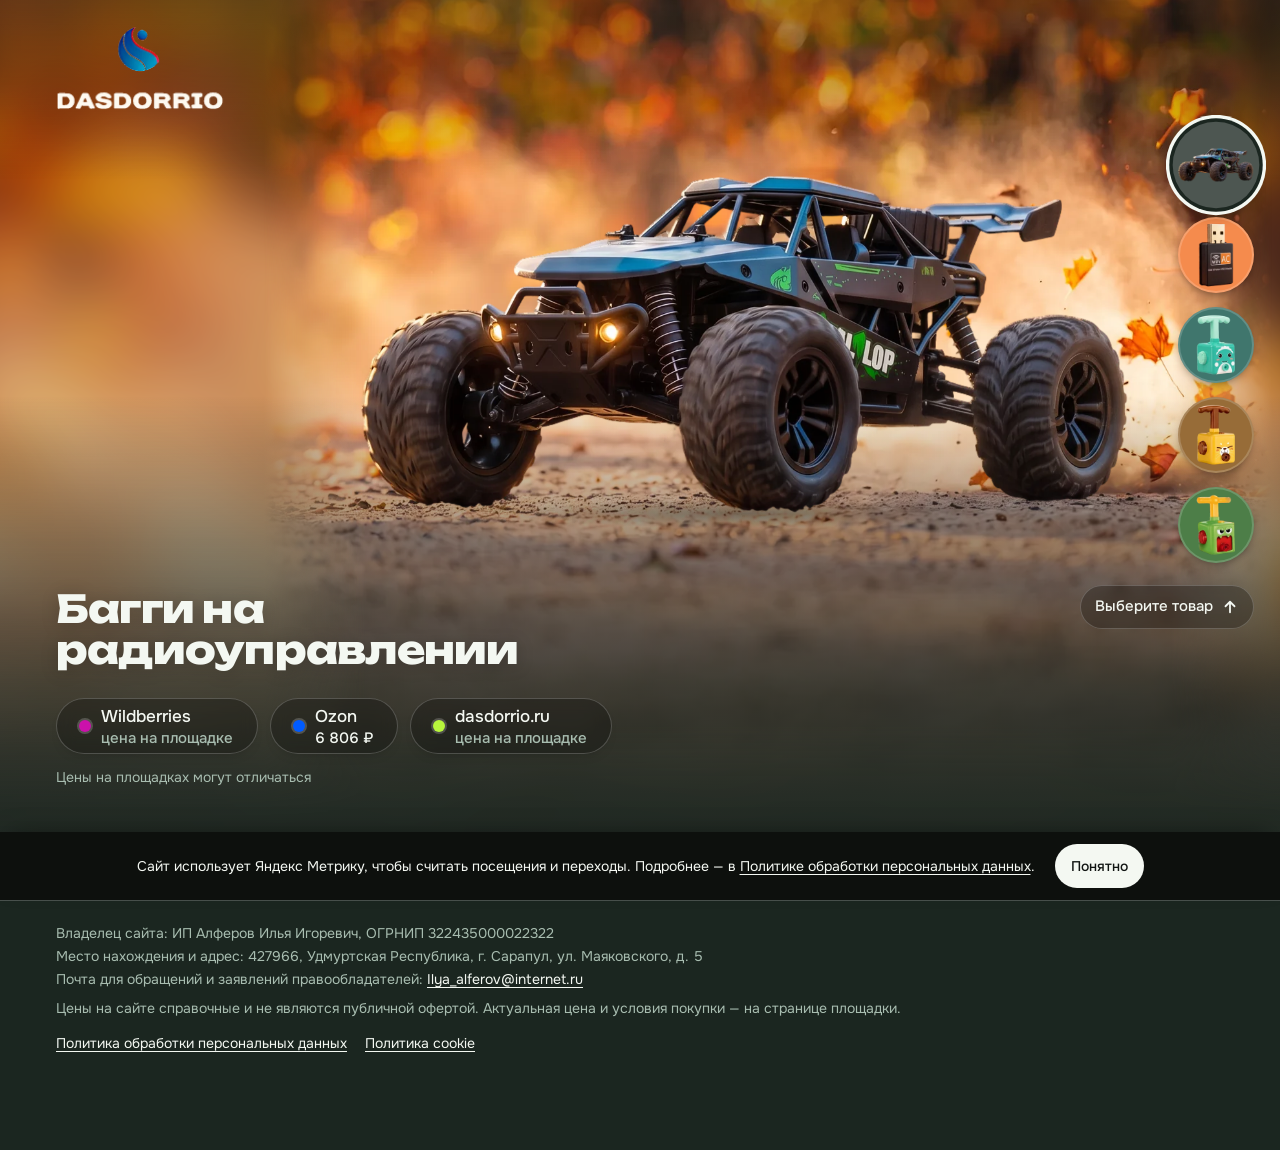
==== commit 0abd773c: "Нет остатков в магазине — у Ozon тоже «нет в наличии» Остатки dasdorrio.ru приходят с Ozon, поэтому:" ====
--- a/index.html
+++ b/index.html
@@ -434,17 +434,20 @@
   var PRICES = typeof ЦЕНЫ !== 'undefined' && ЦЕНЫ && ЦЕНЫ.товары || {};
   var PRICED = { wb: 1, shop: 1 };
   function fresh(iso) { var ms = Date.parse(iso); return ms > 0 && Date.now() - ms < 48 * 3600000; }
+  function soldOut(p) { return !!p && !(p.цена > 0) && p.ошибка === 'нет в наличии' && fresh(p.проверено); }
   function priceOf(t, kind) {
     if (kind === 'ozon') {
       var o = t.ценаOzon || {};
-      if (o.показ === 'цена' && o.цена > 0) return { цена: o.цена };   // без даты: в строку цен дата не идёт
-      return o.показ === 'скрыть' ? null : o.показ === 'нет в наличии' ? 'нет' : 'площадка';
+      if (o.показ === 'скрыть') return null;
+      /* остатки магазина dasdorrio.ru берутся с Ozon: магазин свежо ответил «нет в наличии» — у Ozon тоже;
+         появился остаток — снова вписанная владельцем цена */
+      if (o.показ === 'нет в наличии' || soldOut(PRICES[t.ключ] && PRICES[t.ключ].shop)) return 'нет';
+      return o.показ === 'цена' && o.цена > 0 ? { цена: o.цена } : 'площадка';   // без даты: в строку цен дата не идёт
     }
     var p = PRICED[kind] && PRICES[t.ключ] && PRICES[t.ключ][kind];
     if (!p) return null;
     if (p.цена > 0 && fresh(p.получено)) return p;
-    if (!(p.цена > 0) && p.ошибка === 'нет в наличии' && fresh(p.проверено)) return 'нет';
-    return 'площадка';
+    return soldOut(p) ? 'нет' : 'площадка';
   }
   function rub(n) { return String(Math.round(n)).replace(/\B(?=(\d{3})+(?!\d))/g, '\u00A0') + '\u00A0₽'; }
   function mskDate(ms) {                                    // ДД.ММ по Москве: UTC+3 круглый год
